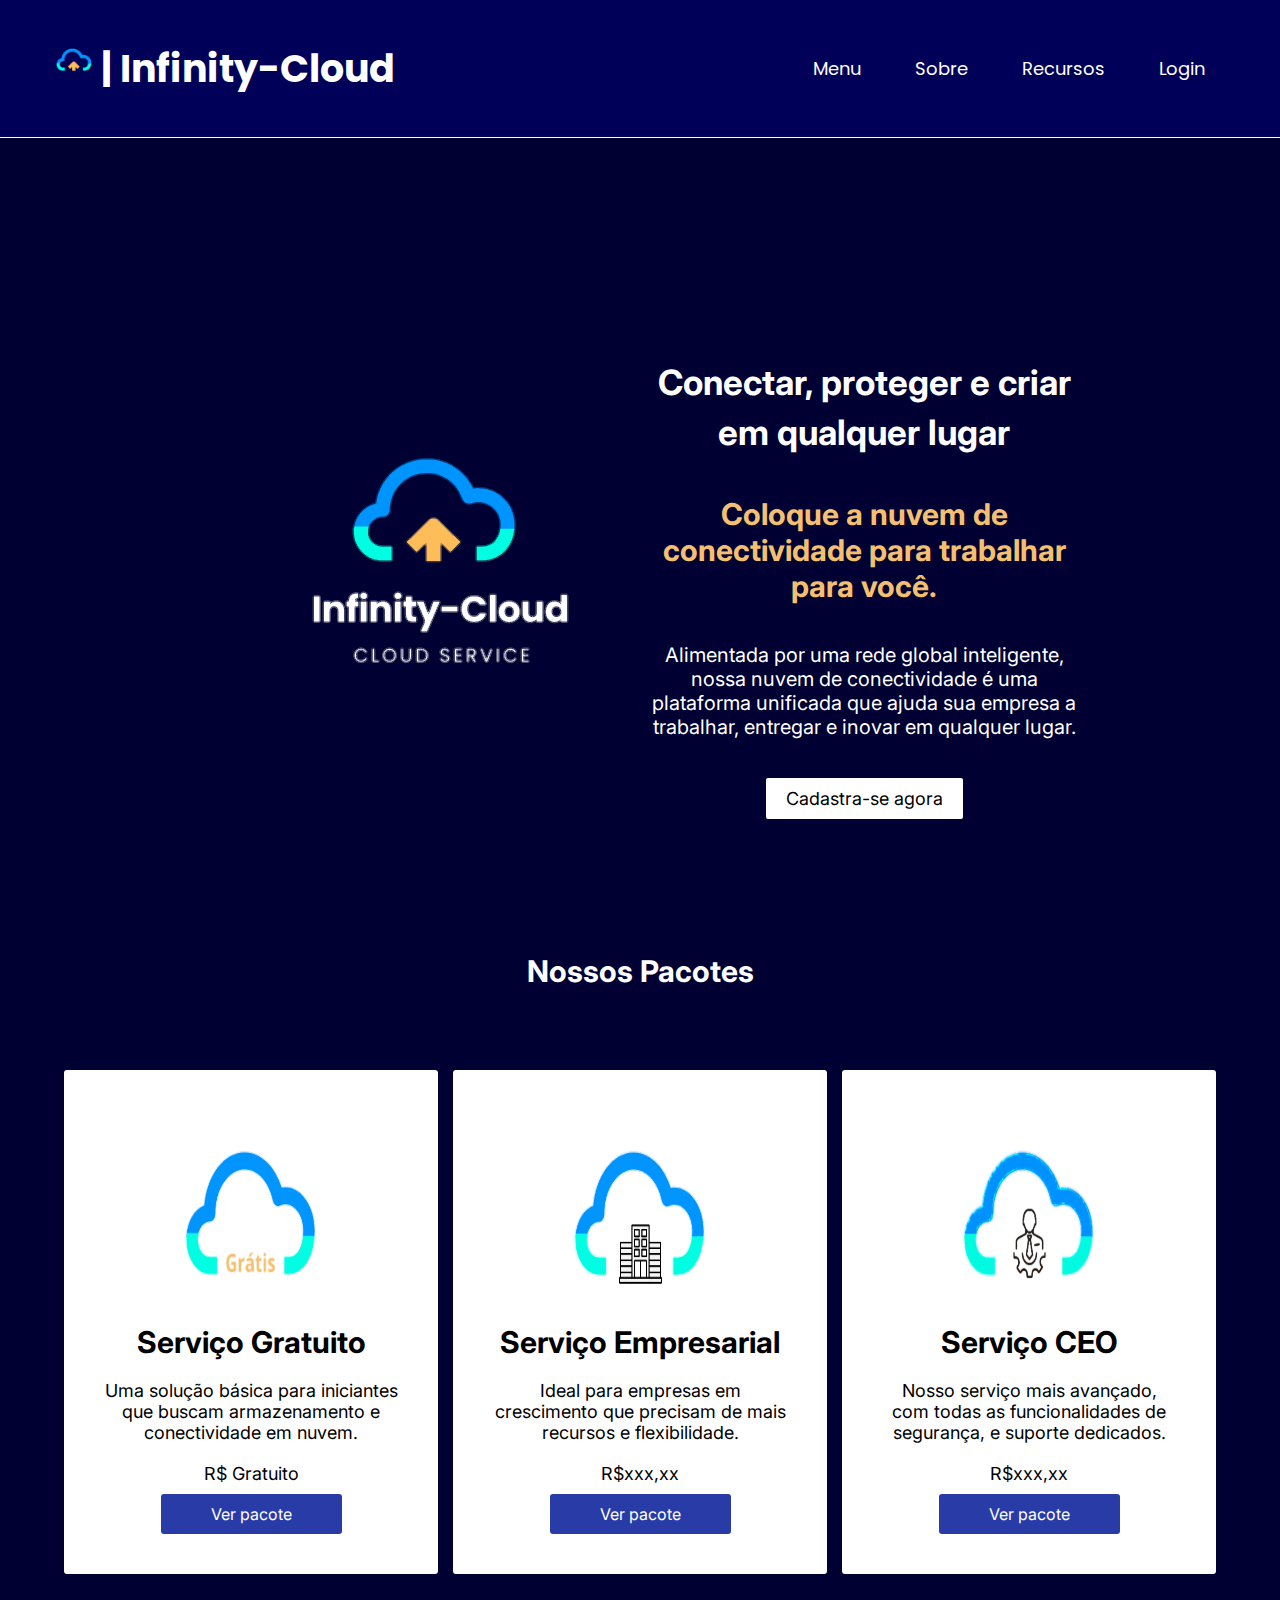
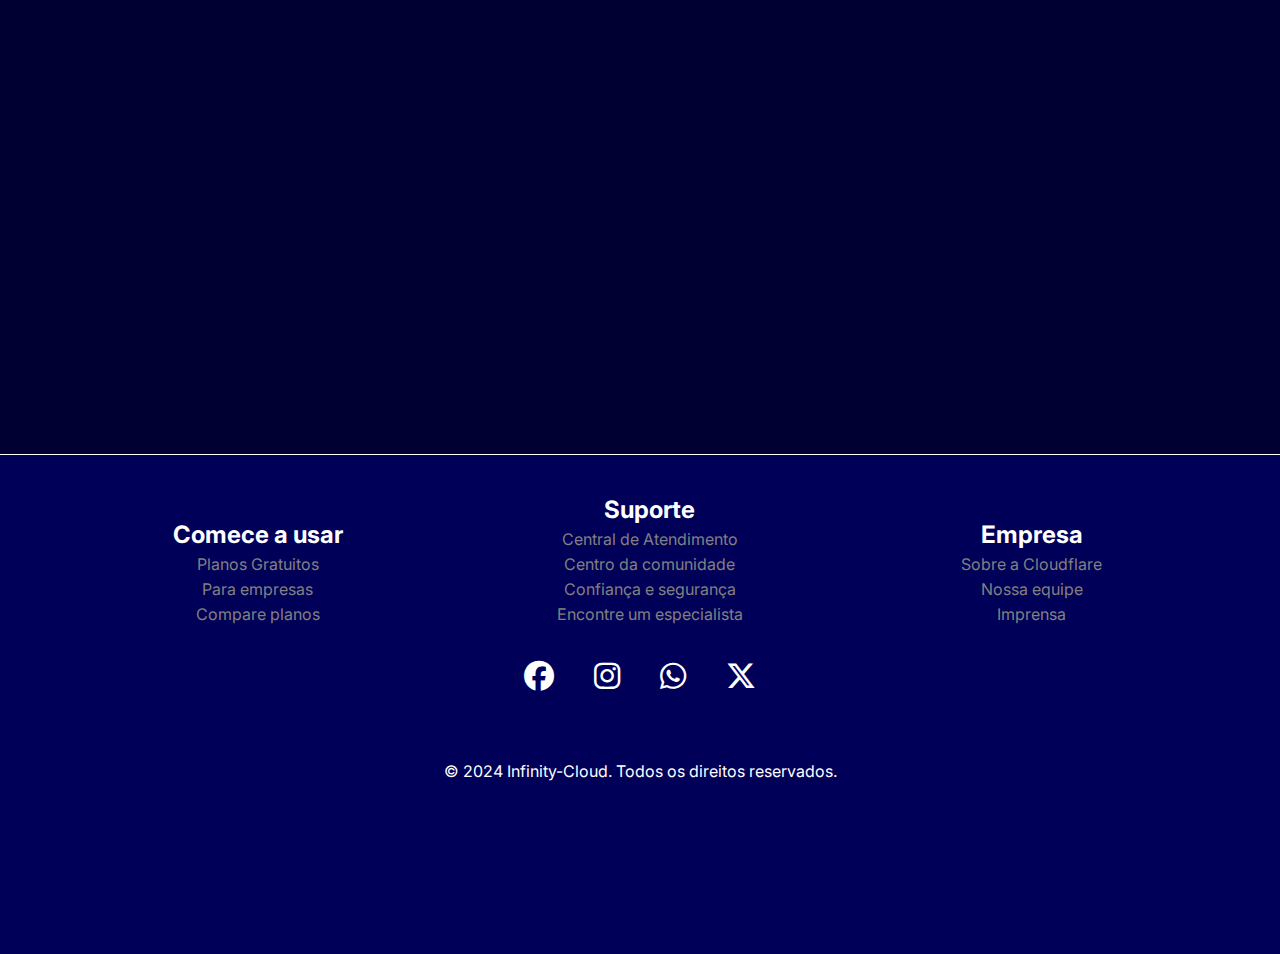
==== base/index.html @ b02f946a "Cards confirm" ====
<!DOCTYPE html>
<html lang="pt-BR">
<head>
    <meta charset="UTF-8">
    <meta name="viewport" content="width=device-width, initial-scale=1.0">
    <link rel="stylesheet" href="https://cdnjs.cloudflare.com/ajax/libs/font-awesome/6.6.0/css/all.min.css"/>
    <link rel="shortcut icon" href="img-logo/logo.png" type="image/x-icon">
    <link rel="stylesheet" href="style.css">
    <title>Cloud-Computing</title>
</head>
<body>
    <!--Menu-navegation-->
    <header>
        <nav>
            <div class="logo">
                <img src="img-logo/logo.png" alt="">
                <h1>| Infinity-Cloud</h1>
            </div>
            <div class="links">
                <ul>
                    <li><a href="#">Menu</a></li>
                    <li><a href="#">Sobre</a></li>
                    <li><a href="#">Recursos</a></li>
                    <li><a href="#">Login</a></li>
                </ul>
            </div>
            <!--Mobile-->
            <div class="btn-abrir-menu" id="btn-menu">
                <i class="fa-solid fa-list"></i>
            </div>
            <div class="menu-mobile" id="menu-mobile">
                <div class="btn-fechar">
                    <i class="fa-solid fa-x"></i>
                </div>
                <div>
                    <ul>
                        <li><a href="#">Menu</a></li>
                        <li><a href="#">Sobre</a></li>
                        <li><a href="#">Recursos</a></li>
                        <li><a href="#">login</a></li>
                    </ul>
                </div>
            </div>
        </nav>
    </header>

    <!--Section-content-->
    <section id="main-content">
        <div class="img-cont">
            <img src="img-logo/hero.png" alt="Imagem clould computing">
        </div>
        <div class="text-content">
            <span><strong>Conectar, proteger e criar em qualquer lugar</strong></span>
            <h3>Coloque a nuvem de conectividade para trabalhar para você.</h3>
            <p>Alimentada por uma rede global inteligente, nossa nuvem de conectividade é uma plataforma unificada que ajuda sua empresa a trabalhar, entregar e inovar em qualquer lugar.</p>
            <a href="#">Cadastra-se agora</a>
        </div>
    </section>

    <!--Grid-cards-box-->
    <div class="container">
        <h1 class="heading">Nossos Pacotes</h1>
        <div class="box-container">
            <div class="box">
                <img src="img-logo/card-free.png" alt="">
                <h2>Serviço Gratuito</h2>
                <p>Uma solução básica para iniciantes que buscam armazenamento e conectividade em nuvem.</p>
                <p>R$ Gratuito</p>
                <a href="/cards/free.html">Ver pacote</a>
            </div>
            <div class="box">
                <img src="img-logo/Card-empre.png" alt="">
                <h2>Serviço Empresarial</h2>
                <p>Ideal para empresas em crescimento que precisam de mais recursos e flexibilidade.</p>
                <p>R$xxx,xx</p>
                <a href="/cards/empresarial.html">Ver pacote</a>
            </div>
            <div class="box">
                <img src="img-logo/Card-ceo.png" alt="">
                <h2>Serviço CEO</h2>
                <p>Nosso serviço mais avançado, com todas as funcionalidades de segurança, e suporte dedicados.</p>
                <p>R$xxx,xx</p>
                <a href="/cards/ceo.html">Ver pacote</a>
            </div>
        </div>
    </div>

    <!--footer-page-->
    <footer>
        <div class="people-help">
            <h2>Comece a usar</h2>
            <a href="#">Planos Gratuitos</a>
            <a href="#">Para empresas</a>
            <a href="#">Compare planos</a>
        </div>
        <div class="people-help">
            <h2>Suporte</h2>
            <a href="#">Central de Atendimento</a>
            <a href="#">Centro da comunidade</a>
            <a href="#">Confiança e segurança</a>
            <a href="#">Encontre um especialista</a>
        </div>
        <div class="people-help">
            <h2>Empresa</h2>
            <a href="#">Sobre a Cloudflare</a>
            <a href="#">Nossa equipe</a>
            <a href="#">Imprensa</a>
        </div>
    </div>
    <div class="channel">
        <a href="#"><i class="fa-brands fa-facebook"></i></a>
        <a href="#"><i class="fa-brands fa-instagram"></i></a>
        <a href="#"><i class="fa-brands fa-whatsapp"></i></a>
        <a href="#"><i class="fa-brands fa-x-twitter"></i></a>
    </div>
    <div class="copy"> <p>&copy; 2024 Infinity-Cloud. Todos os direitos reservados.</p>
    </footer>

    <!--script-->
    <script src="menu.js" defer></script>
</body>
</html>
---- base/style.css ----
@import url('https://fonts.googleapis.com/css2?family=Inter:ital,opsz,wght@0,14..32,100..900;1,14..32,100..900&family=Poppins:ital,wght@0,100;0,200;0,300;0,400;0,500;0,600;0,700;0,800;0,900;1,100;1,200;1,300;1,400;1,500;1,600;1,700;1,800;1,900&display=swap');
/*fonts
font-family: "Poppins", system-ui;
font-family: "Inter", system-ui;
*/
/*global*/
*{
    margin: 0;
    padding: 0;
    box-sizing: border-box;
}
html{
    font-size: 62.5%;
}
body{
    width: 100%;
    height: 100vh;
    background-color: #000033 ;
    font-size: 1.6rem;
}
/*header-menu*/
header{
    background: #000058;
    border-bottom: 1px solid #fff;
    width: 100%;
}
nav{
    display: flex;
    justify-content: space-between;
    align-items: center;
    padding: 3rem 5rem;
    font-family: "Poppins", system-ui;
}
.logo{
    color: white;
    display: flex;
    font-size: 1.9rem;
    font-family: "Poppins", system-ui;
}
.logo img{
    margin-top: 3px;
    margin-right: 5px;
    height: 35px;
}
/*links*/
.links ul li{
    display: inline-block;
    justify-content: center;
    align-items: center;
    margin: 25px;
}
.links a{
    text-decoration: none;
    color: #fff;
    font-size: 1.8rem;
    position: relative;
}
.links a::after{
    content: " ";
    width: 0%;
    height: 3px;
    bottom: 0;
    left: 0;
    background-color: #f4c070;
    position: absolute;
    transition: 0.3s ease-in-out;
}
.links a:hover::after{
    width: 100%;
}
.btn-abrir-menu{
    display: none;
}
.menu-mobile{
    display: none;
}
/*section-content*/
#main-content{
    height: 500px;
    width: 100%;
    display: flex;
    justify-content: center;
    align-items: center;
    text-align: center;
    margin-top: 200px;
}
.img-cont{
    width: 35%;
    height: 500px;
}
.text-content{
    width: 35%;
    height: 500px;
    font-family: "Inter", system-ui;
    color: #fff;
    flex-flow: row wrap;
    display: flex;
    justify-content: center;
    align-items: center;
}
.text-content span{
    font-size: 3.5rem;
    line-height: 5rem;
}
.text-content h3{
    font-size: 3.0rem;
    color: #f4c070;
}
.text-content p{
    font-size: 2rem;
}
.text-content a{
    background-color: #fff;
    margin-left: 7.0rem;
    margin-right: 7.0rem;
    padding: 1.0rem 2.0rem;
    border: none;
    border-radius: 0.20rem;
    text-decoration: none;
    color: #000000;
    transition: 0.2s;
    font-size: 1.8rem;
}
.text-content a:hover{
    background-color: #f4c070;
    margin-left: 7.0rem;
    margin-right: 7.0rem;
    padding: 1.0rem 2.0rem;
    border: none;
    border-radius: 0.20rem;
    text-decoration: none;
    color: #000000;
    transition: 0.2s;
    font-size: 1.9rem;
}
/*box-grid-cardss*/
.container{
    background-color:080808;
    padding: 15px 5%;
    padding-bottom: 30px;
    font-family: "Inter", system-ui;
    margin-top: 100px;
    width: 100%;
}
.container .heading{
    font-size: 3.0rem;
    text-align: center;
    padding-bottom:7%;
    color: #fff;
}
.container .box-container{
    display: grid;
    grid-template-columns: repeat(auto-fit, minmax(220px, 1fr));
    gap: 15px;
}
.container .box-container .box{
    background-color: #fff;
    text-align: center;
    padding: 50px 20px;
    border: none;
    border-radius: 0.30rem;
}
.box img{
    width: 50%;
    height: 200px;
}
.box h2{
    font-size: 3.0rem;
}
.box p{
    font-size: 1.8rem;
    margin: 2.0rem;
}
.box a{
    text-decoration: none;
    background-color: #283ba7;
    color: #fff;
    padding: 10px 50px;
    border: none;
    border-radius: 0.30rem;
    transition: 0.2s;
}
.box a:hover{
    text-decoration: none;
    background-color: #fff;
    color: #000000;
    padding: 10px 50px;
    border: 1px solid black;
    border-radius: 0.30rem;
    transition: 0.2s;
}
/*footer*/
footer{
    background-color: #000058;
    height: 500px;
    width: 100%;
    margin-top: 450px;
    border-top: 1px solid #fff;
    text-align: center;
    font-family: "Inter", system-ui;
    display: inline-block;
    justify-content: center;
    align-items: center;
}
footer .people-help{
    margin: 8%;
    margin-top: 40px;
    display: inline-block;
    text-align: center;
    justify-content: center;
    align-items: center;
}
footer .people-help h2{
    color: #fff;
}
footer .people-help a{
    text-decoration: none;
    display: block;
    margin: 5px;
    color: gray;
}
footer .channel{
    margin-top: -90px;
    display: flex;
    justify-content: center;
    align-items: center;
}
footer .channel a{
    text-decoration: none;
}
footer .channel i{
    color: #fff;
    font-size: 3.0rem;
    margin: 20px;
    display: flex;
}
footer .copy{
    color: #fff;
    margin-top: 5.0rem;
}
/*medias querie*/
/*media-queries (header-content-card-box-footer*/
@media (max-width: 1200px){
    html{
        font-size: 50%;
    }
    #main-content{
        flex-direction: column-reverse;
        text-align: center;
        align-items: center;
    }
    .text-content{
        width: 100%;
    }
    .text-content a{
        margin-top: 1.5rem;
    }
    .img-cont{
        width: 100%;
    }
    .img-cont img{
        width: 50%;
        height: 250px;
    }
    footer{
        height: 700px;
    }
    footer .people-help .channel{
        display: block;
    }
    footer .channel i{
        display: inline-block;
        margin-top: 100px;
    }
}
/*media-querie link-menu-mobile*/
@media (max-width:715px){
.links{
    display: none;
}
.menu-mobile{
    display: block;
}
.btn-abrir-menu{
    display: block;
}
.menu-mobile{
    background-color: #000058;
    height: 100vh;
    position: fixed;
    top: 0;
    right: 0;
    z-index: 9999;
    width: 0%;
    overflow: hidden;
    transition: 0.3s;
}
.menu-mobile.abrir-menu{
    width: 70%;
}
.menu-mobile.abrir-menu ~ .overlay-menu{
    display: block;
}
.menu-mobile div ul{
    text-align: right;
    list-style-type: none;
    width: 100%;
}
.menu-mobile div ul li a{
    text-decoration: none;
    color: #fff;
    font-size: 22px;
    font-weight: 300;
    padding: 20px 10%;
    display: block;
}
.menu-mobile div ul li a:hover{
    background-color: #fff;
    color: #000000;
}
.menu-mobile .btn-fechar{
    padding: 20px 5%;
}
.menu-mobile .btn-fechar i{
    color: #fff;
    font-size: 30px;

}
.btn-abrir-menu i{
    color: white;
    font-size: 32px;
}
}
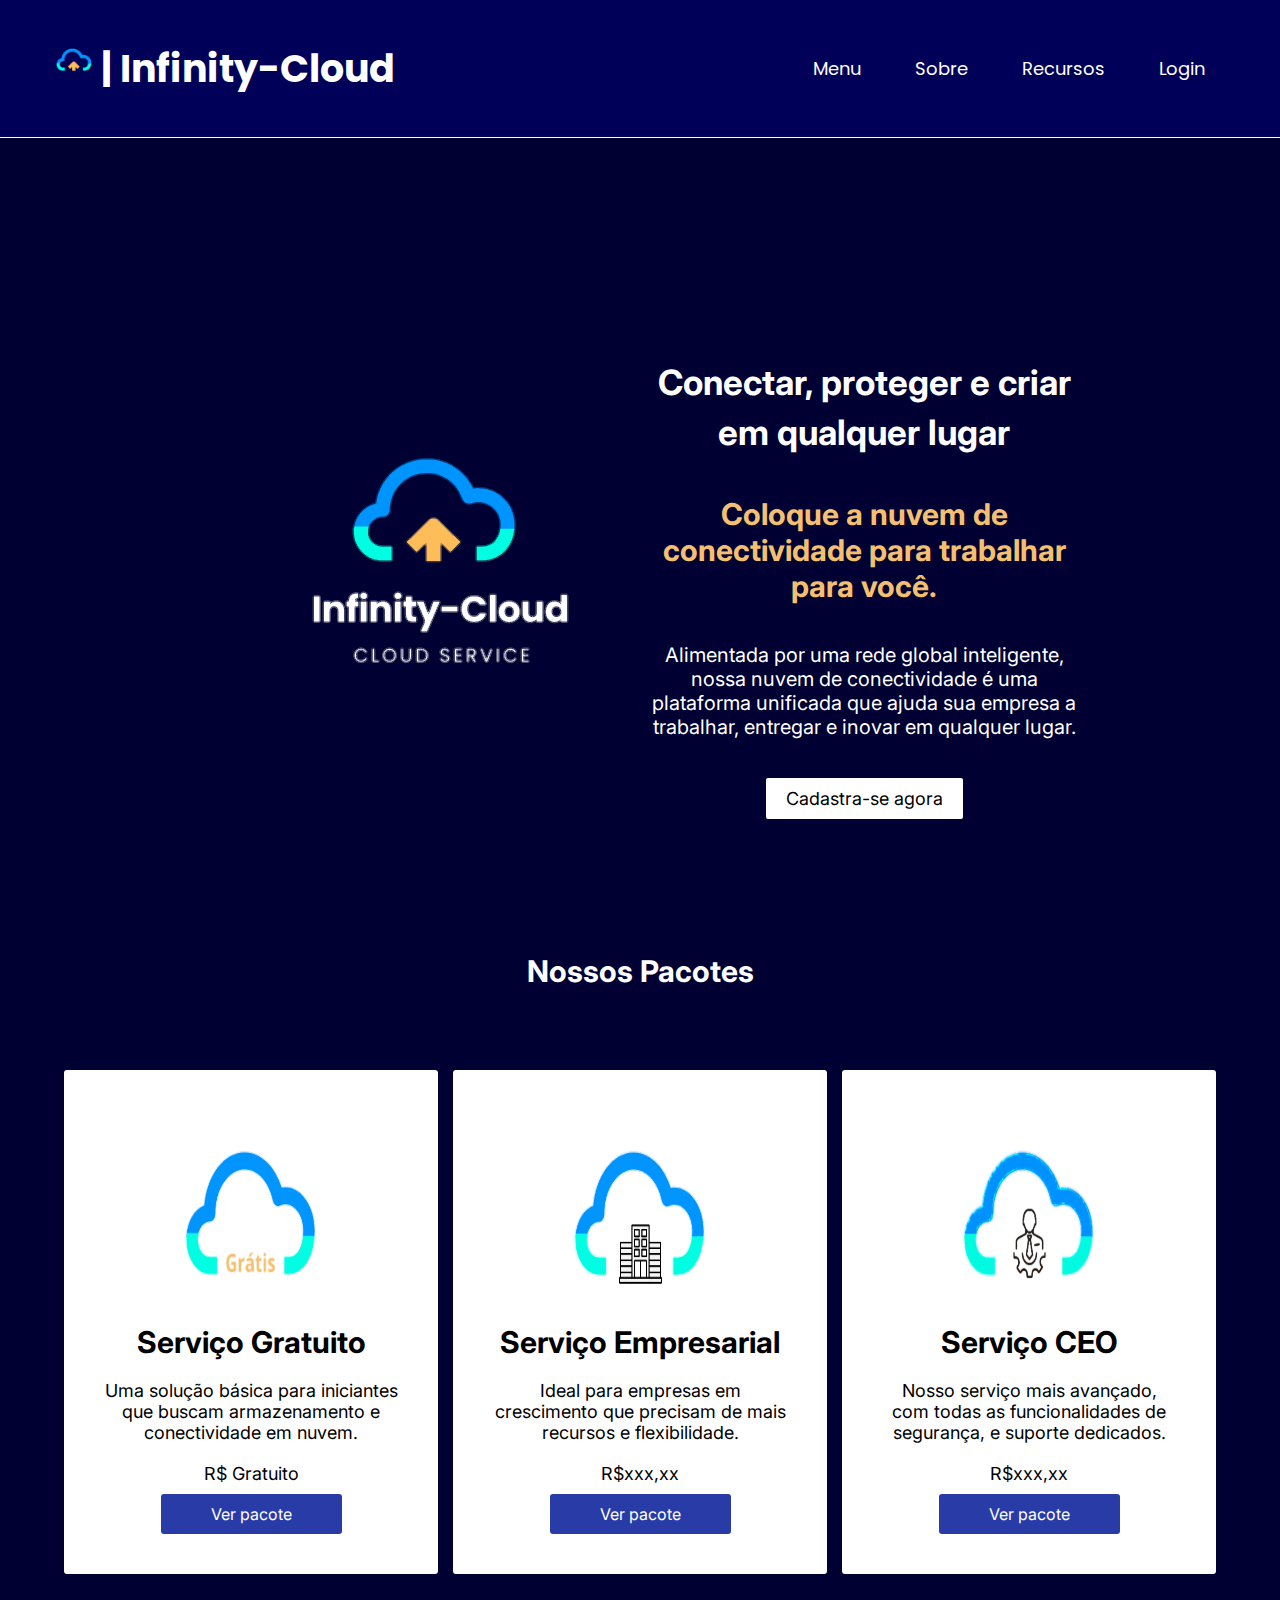
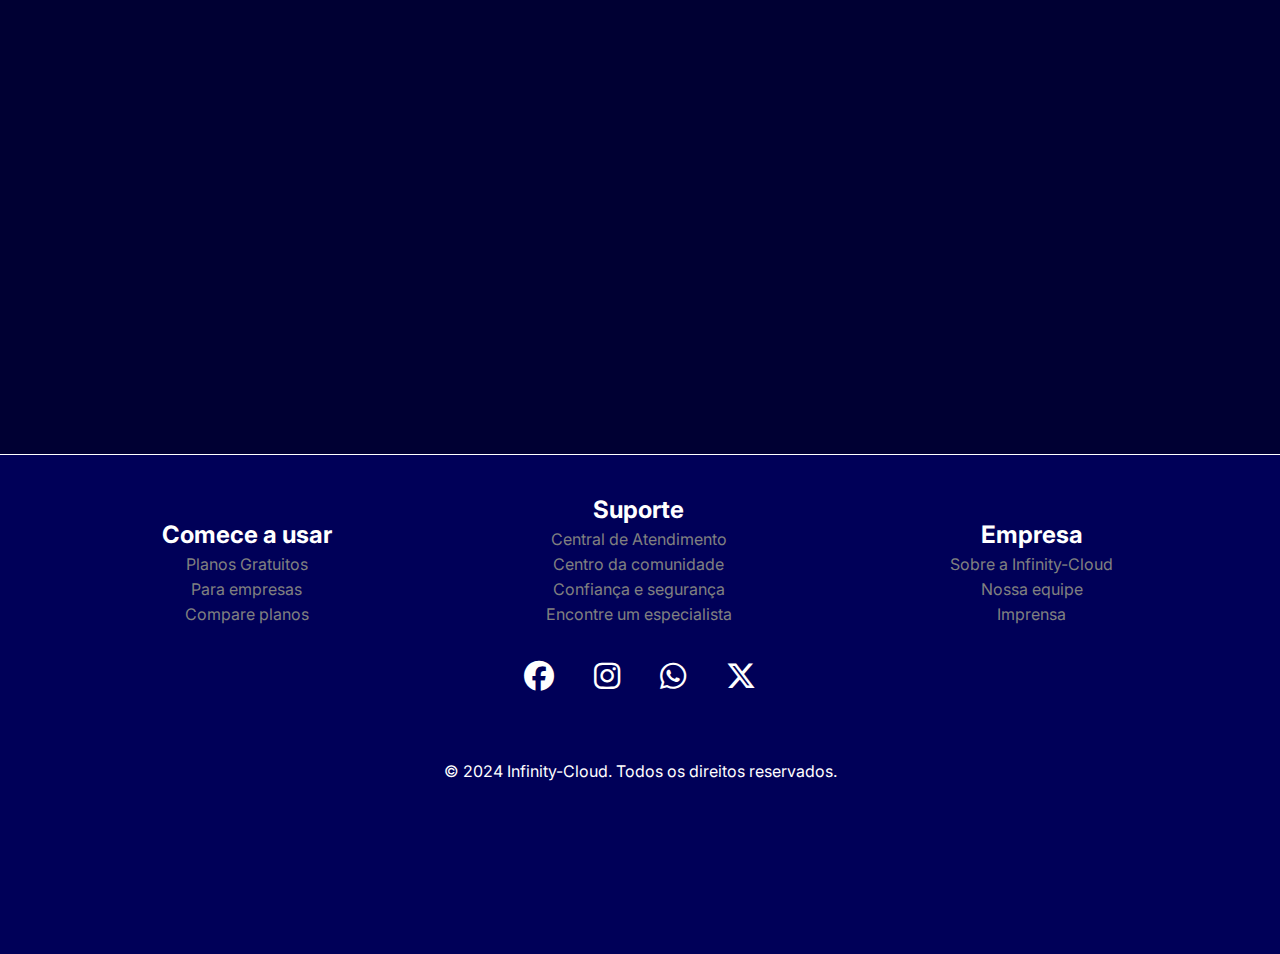
==== commit 35ca1287: "Atualizacao de links" ====
--- a/base/index.html
+++ b/base/index.html
@@ -102,7 +102,7 @@
         </div>
         <div class="people-help">
             <h2>Empresa</h2>
-            <a href="#">Sobre a Cloudflare</a>
+            <a href="#">Sobre a Infinity-Cloud</a>
             <a href="#">Nossa equipe</a>
             <a href="#">Imprensa</a>
         </div>
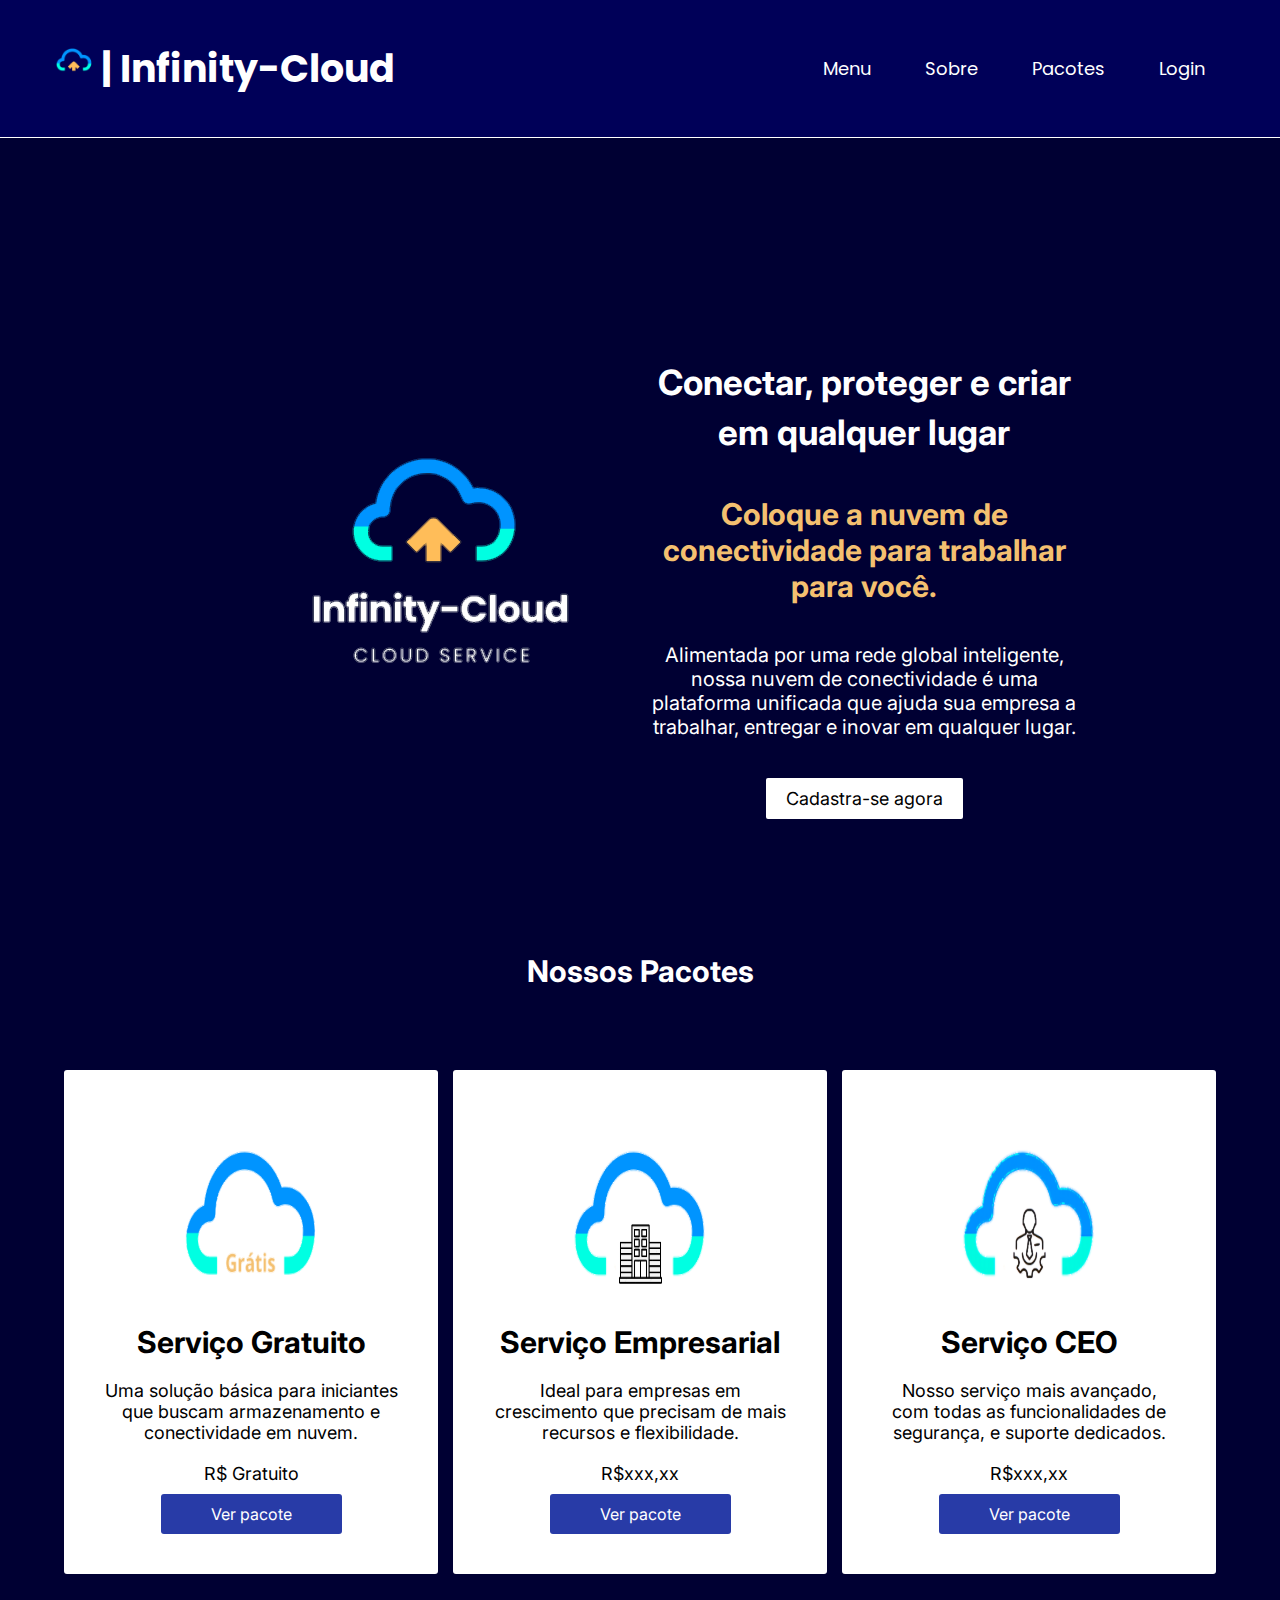
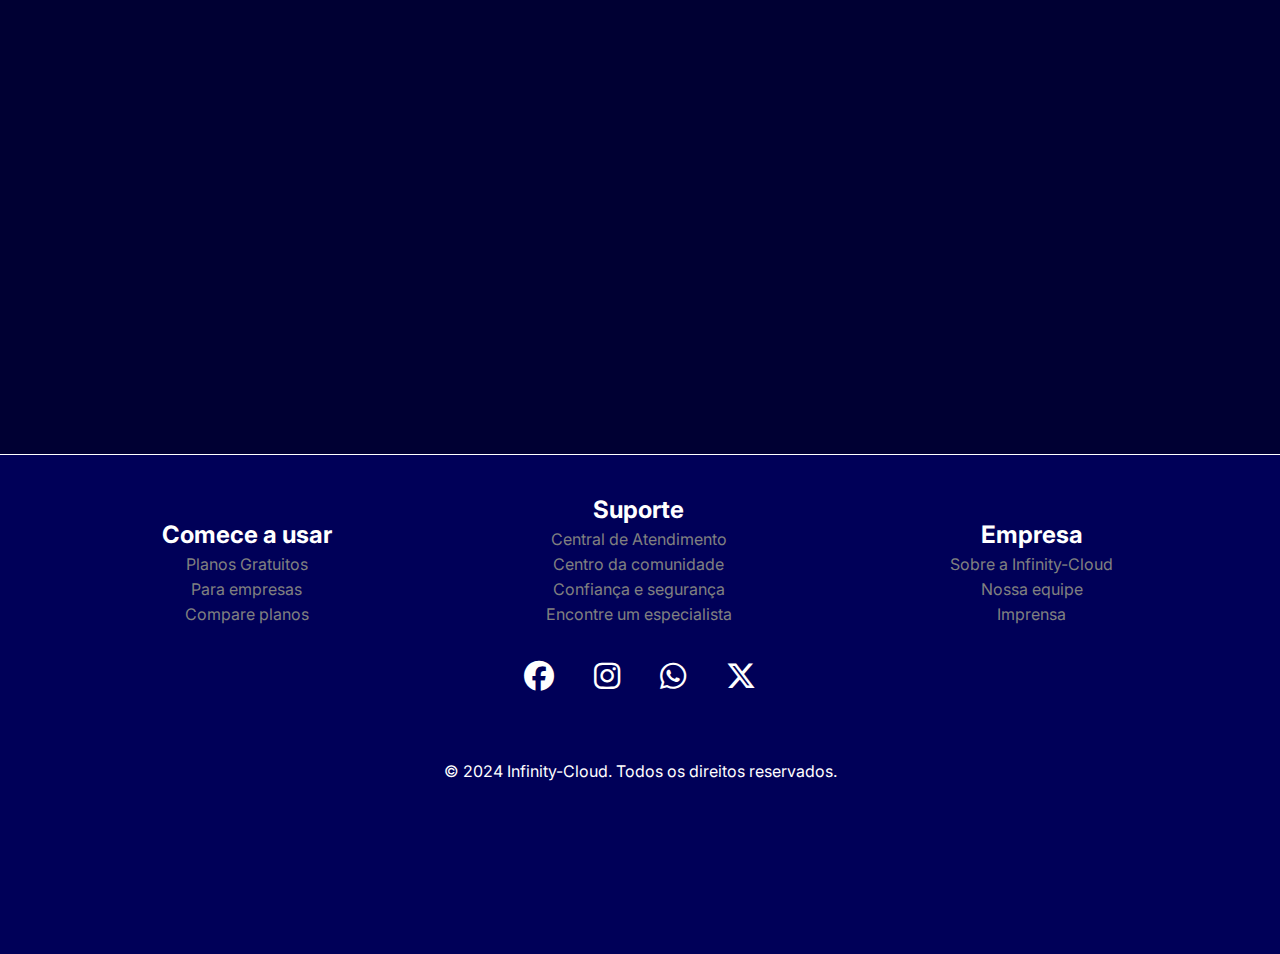
==== commit 484f8bf4: "terminado cards" ====
--- a/base/index.html
+++ b/base/index.html
@@ -20,8 +20,15 @@
                 <ul>
                     <li><a href="#">Menu</a></li>
                     <li><a href="#">Sobre</a></li>
-                    <li><a href="#">Recursos</a></li>
-                    <li><a href="#">Login</a></li>
+                    <li class="dropdown">
+                        <a href="#">Pacotes</a>
+                        <ul class="sub-menu">
+                            <li><a href="/cards/free.html"><span>Pacote Gratuito</span></a></li>
+                            <li><a href="/cards/empresarial.html"><span>Pacote empresarial</span></a></li>
+                            <li><a href="/cards/ceo.html"><span>Pacote CEO</span></a></li>
+                        </ul>
+                    </li>
+                    <li><a href="/menu-page/page-login.html">Login</a></li>
                 </ul>
             </div>
             <!--Mobile-->
@@ -36,7 +43,14 @@
                     <ul>
                         <li><a href="#">Menu</a></li>
                         <li><a href="#">Sobre</a></li>
-                        <li><a href="#">Recursos</a></li>
+                        <li class="dropdown-mobile">
+                            <a href="#">Pacotes</a>
+                            <ul class="sub-menu-mobile">
+                                <li><a href="/cards/free.html">Pacote Gratuito</a></li>
+                                <li><a href="/cards/empresarial.html">Pacote empresarial</a></li>
+                                <li><a href="/cards/ceo.html">Pacote CEO</a></li>
+                            </ul>
+                        </li>
                         <li><a href="#">login</a></li>
                     </ul>
                 </div>
--- a/base/style.css
+++ b/base/style.css
@@ -68,6 +68,34 @@
 .links a:hover::after{
     width: 100%;
 }
+/*drop-menu*/
+.dropdown{
+    position: relative;
+    display: inline-block;
+    transition: 0.3s;
+}
+.dropdown .sub-menu{
+    position: absolute;
+    display: inline-block;
+    justify-content: center;
+    align-items: center;
+    text-align: center;
+    top: 100%;
+    left: 0;
+    width: 150px;
+    border-radius: 0.30rem;
+    background-color: #fff;
+}
+.dropdown .sub-menu li a{
+    color: #000000;
+}
+.dropdown .sub-menu{
+    display: none;
+}
+.links .dropdown:hover > .sub-menu{
+    display: inline-block;
+    transition: 0.3s;
+}
 .btn-abrir-menu{
     display: none;
 }
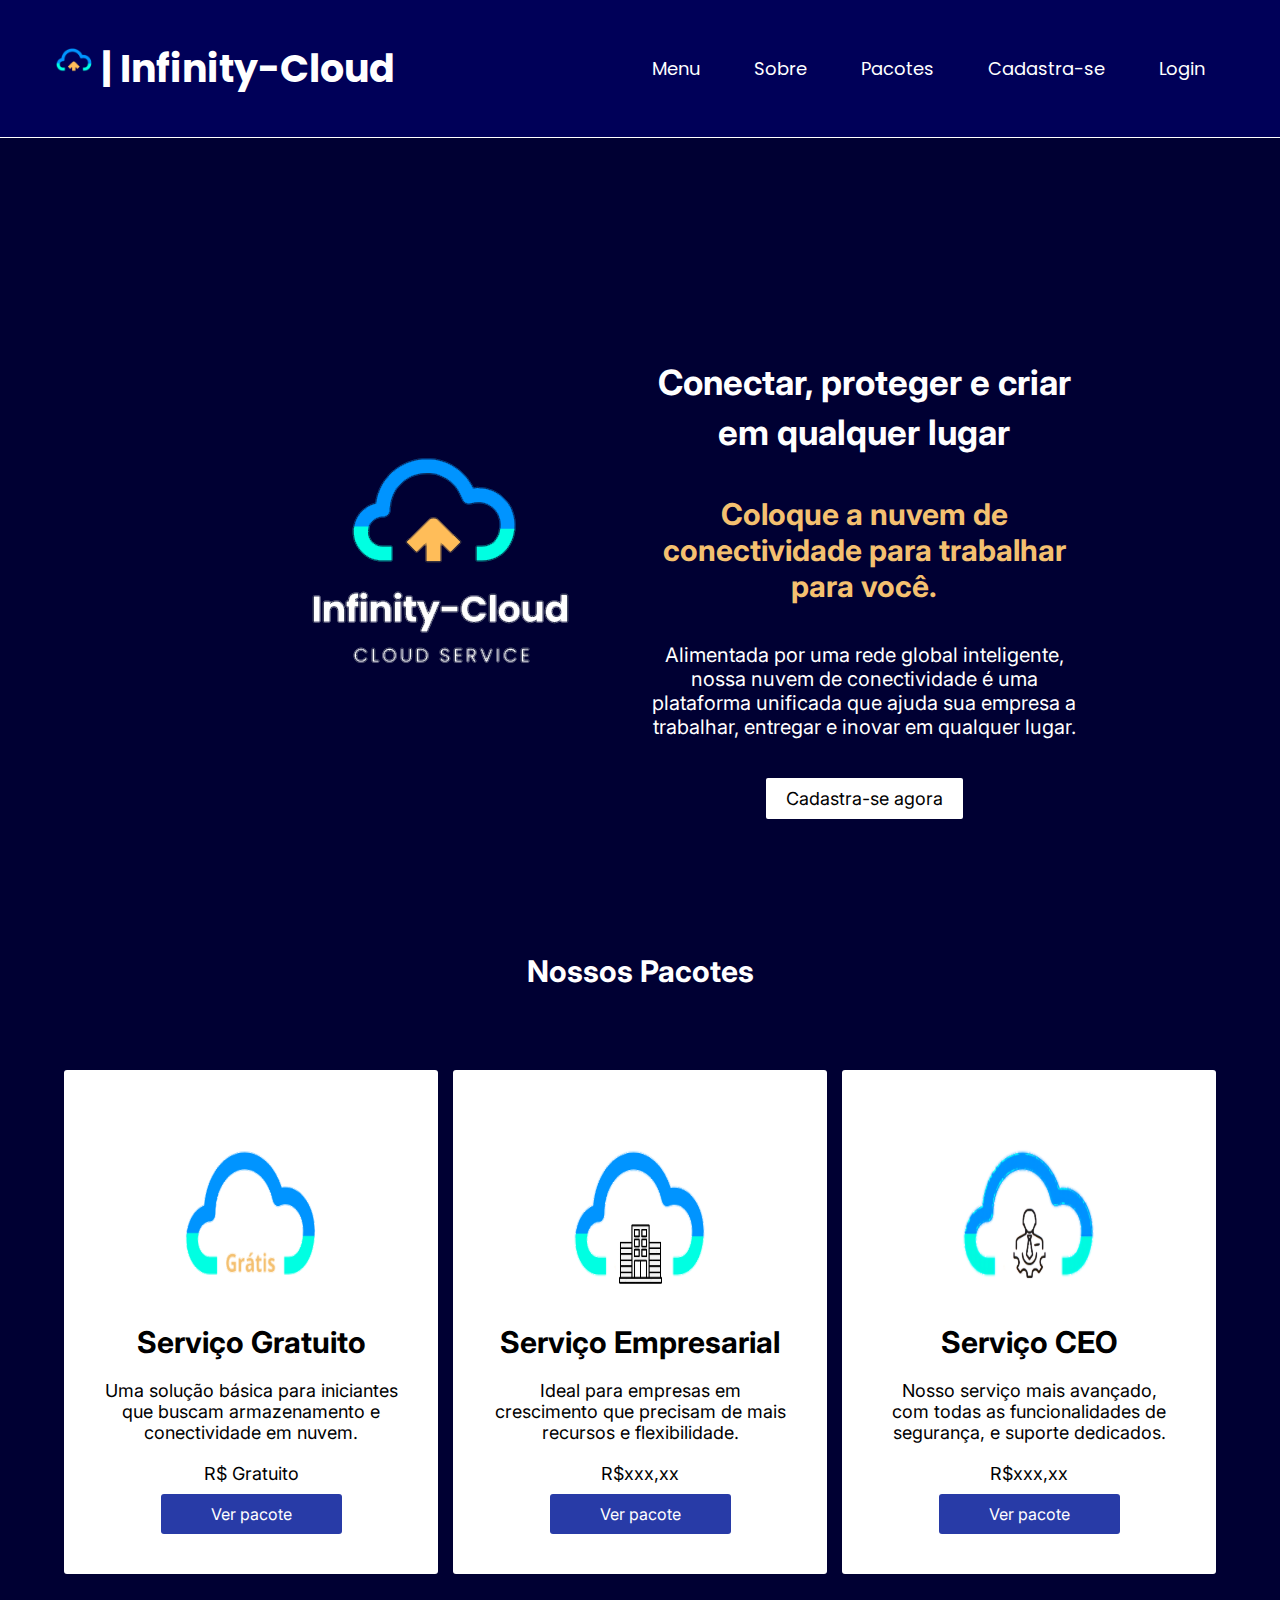
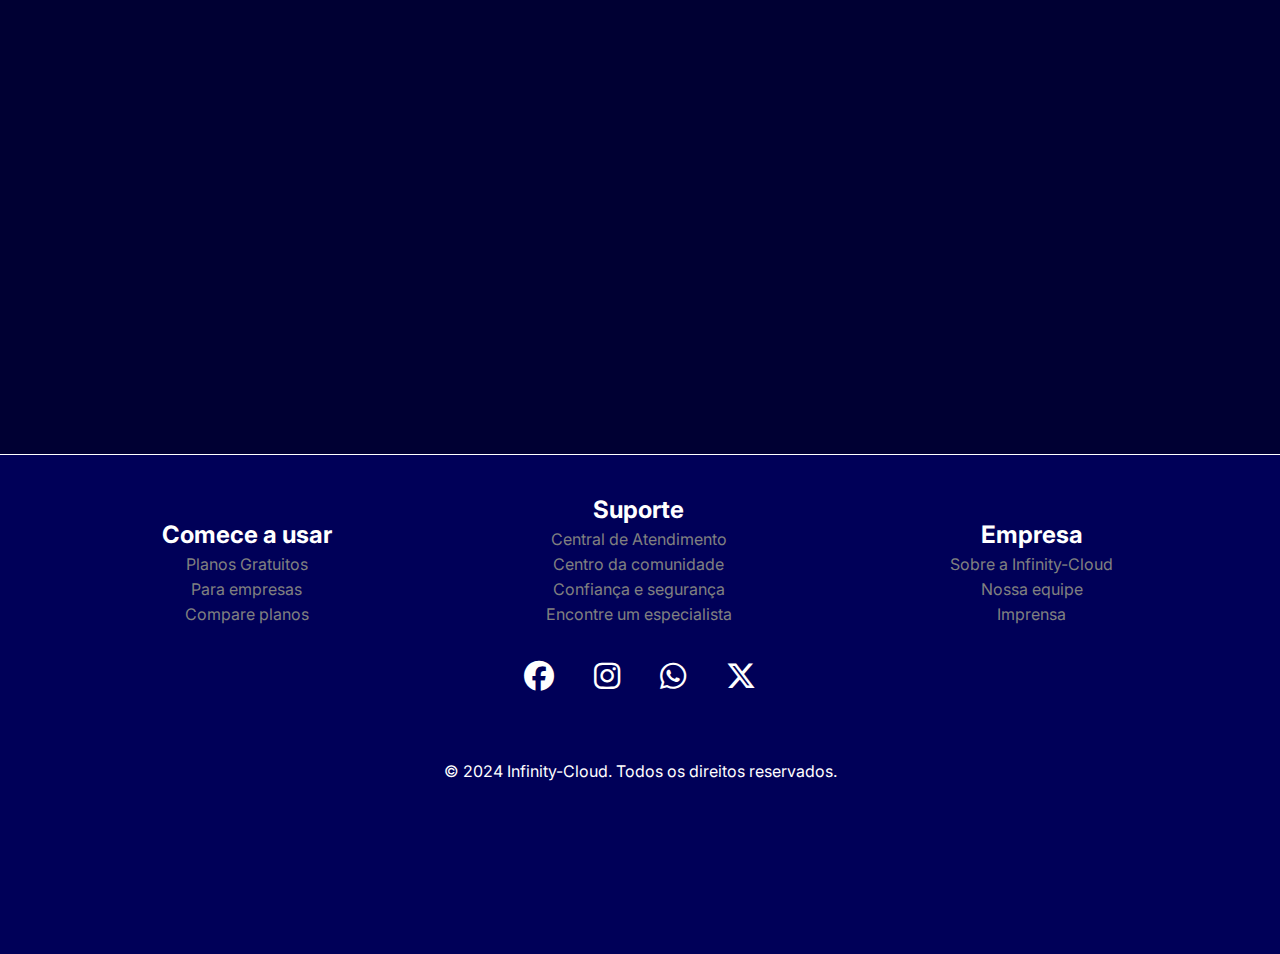
==== commit fec58bf3: "card - ok - login -ok" ====
--- a/base/index.html
+++ b/base/index.html
@@ -28,6 +28,7 @@
                             <li><a href="/cards/ceo.html"><span>Pacote CEO</span></a></li>
                         </ul>
                     </li>
+                    <li><a href="/menu-page/cadaster.html">Cadastra-se</a></li>
                     <li><a href="/menu-page/page-login.html">Login</a></li>
                 </ul>
             </div>
@@ -51,7 +52,8 @@
                                 <li><a href="/cards/ceo.html">Pacote CEO</a></li>
                             </ul>
                         </li>
-                        <li><a href="#">login</a></li>
+                        <li><a href="/menu-page/cadaster.html">Cadastra-se</a></li>
+                        <li><a href="/menu-page/page-login.html">login</a></li>
                     </ul>
                 </div>
             </div>
@@ -67,7 +69,7 @@
             <span><strong>Conectar, proteger e criar em qualquer lugar</strong></span>
             <h3>Coloque a nuvem de conectividade para trabalhar para você.</h3>
             <p>Alimentada por uma rede global inteligente, nossa nuvem de conectividade é uma plataforma unificada que ajuda sua empresa a trabalhar, entregar e inovar em qualquer lugar.</p>
-            <a href="#">Cadastra-se agora</a>
+            <a href="/menu-page/cadaster.html">Cadastra-se agora</a>
         </div>
     </section>
 
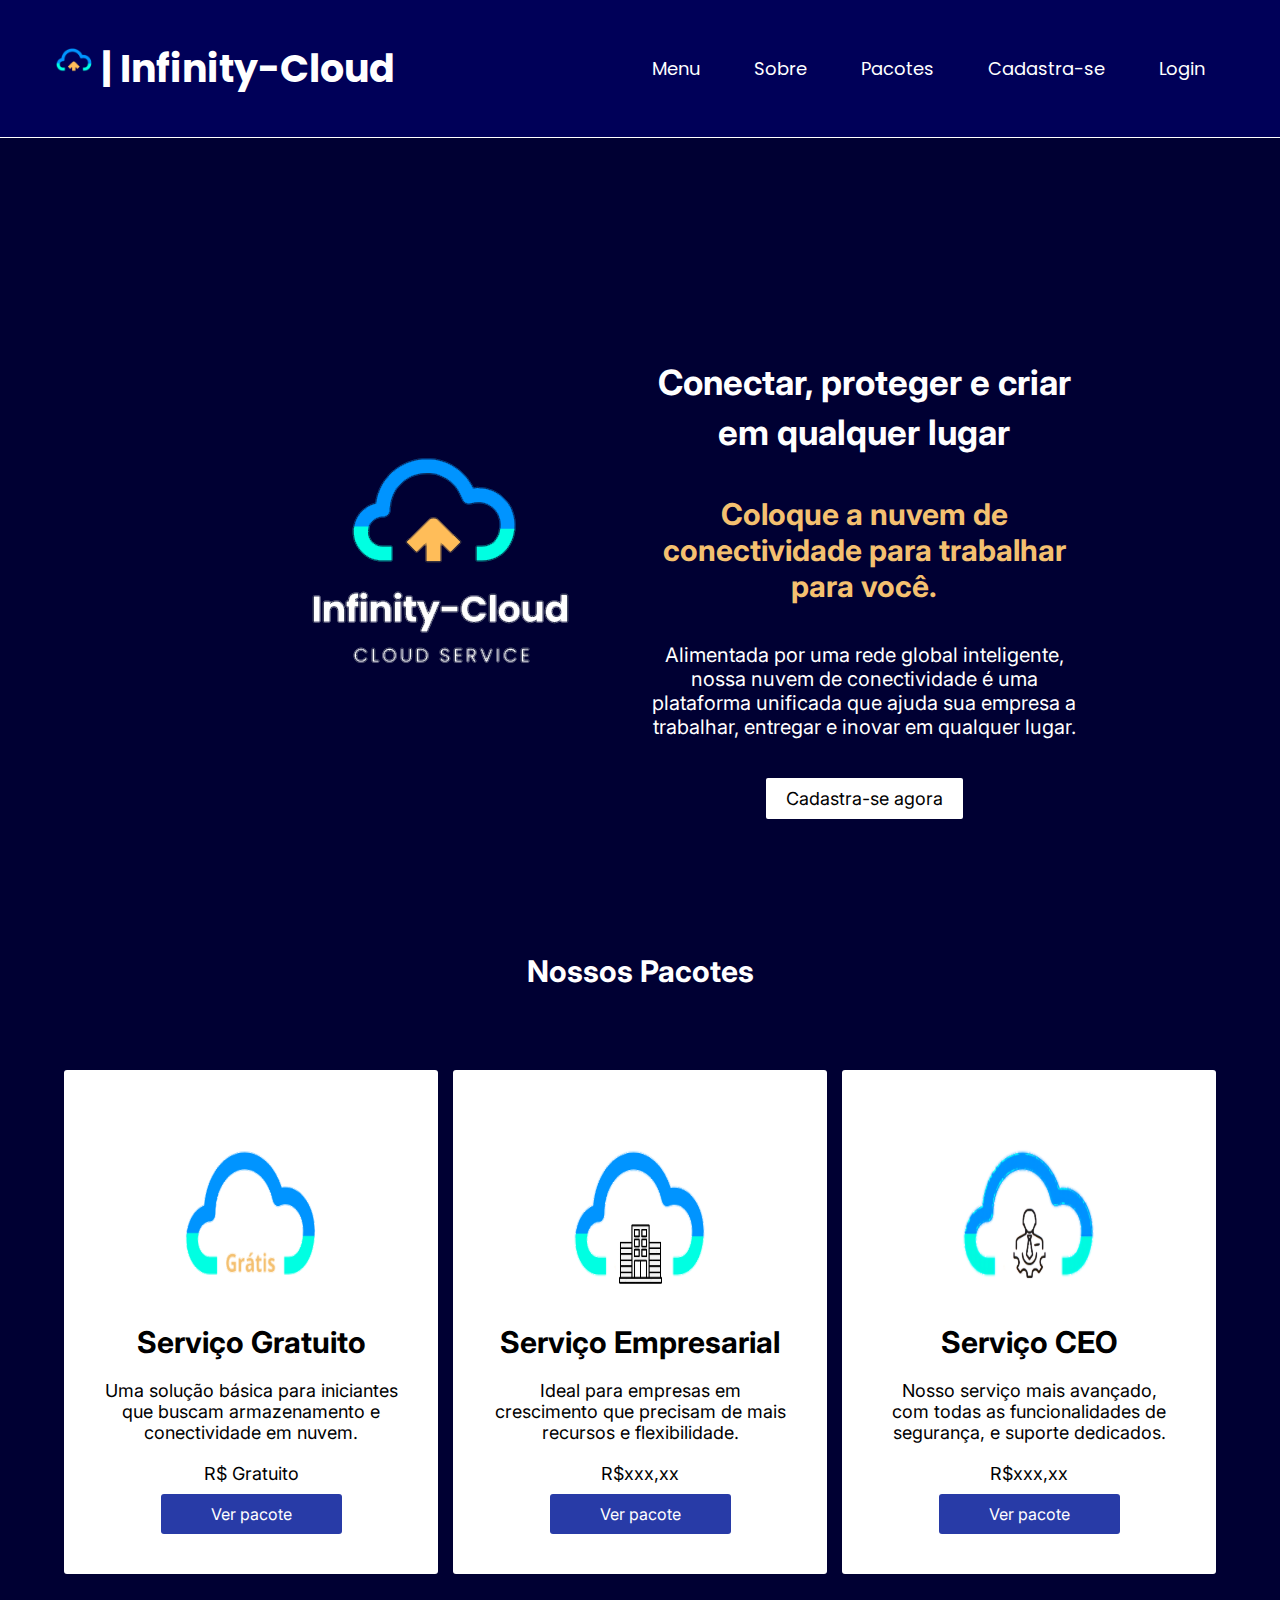
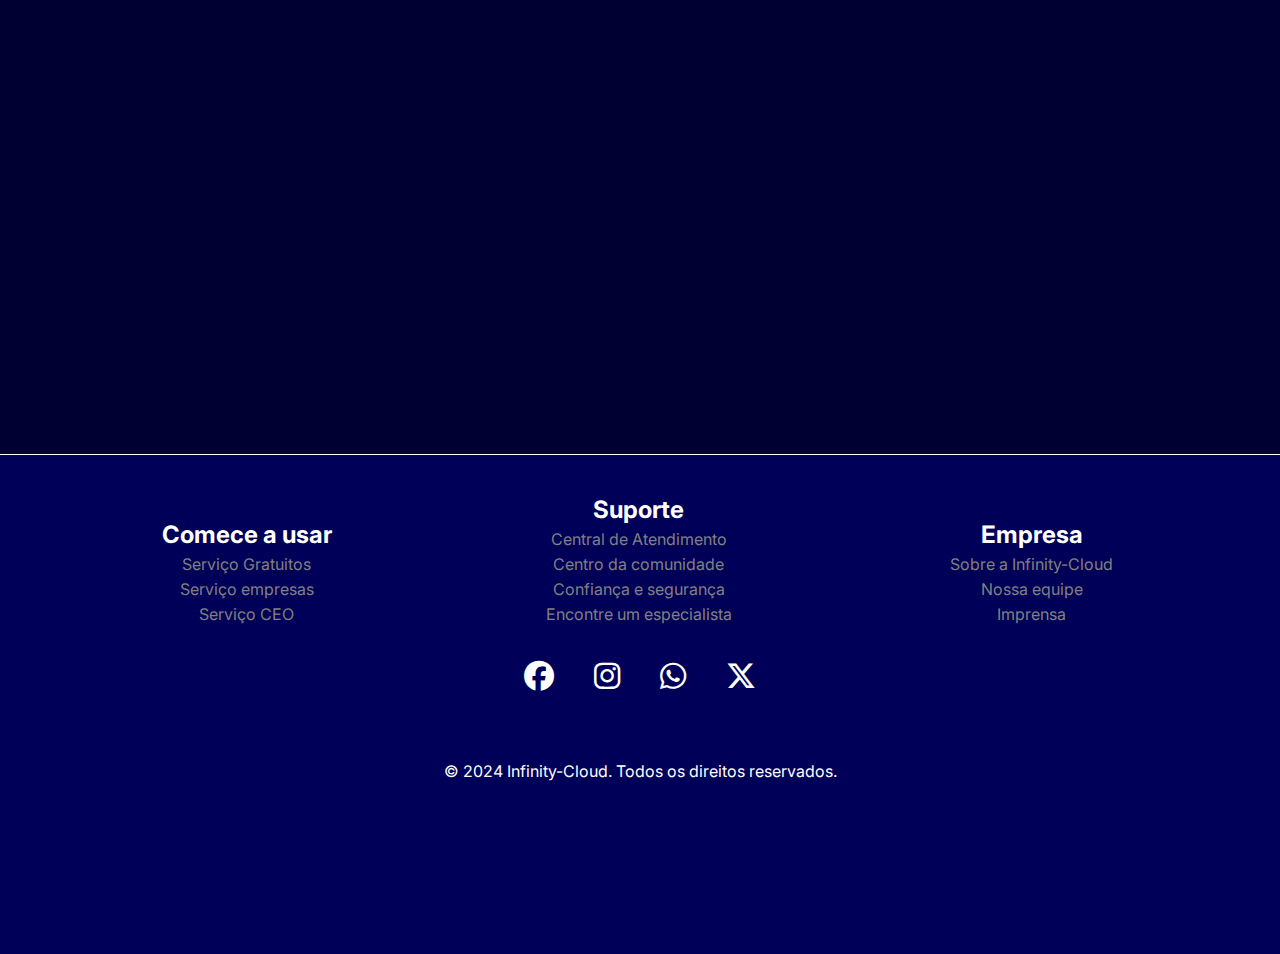
==== commit dc51f975: "atualizacao final" ====
--- a/base/index.html
+++ b/base/index.html
@@ -18,18 +18,18 @@
             </div>
             <div class="links">
                 <ul>
-                    <li><a href="#">Menu</a></li>
-                    <li><a href="#">Sobre</a></li>
+                    <li><a href="/base/index.html">Menu</a></li>
+                    <li><a href="/menu-page/sobre.html">Sobre</a></li>
                     <li class="dropdown">
                         <a href="#">Pacotes</a>
                         <ul class="sub-menu">
-                            <li><a href="/cards/free.html"><span>Pacote Gratuito</span></a></li>
-                            <li><a href="/cards/empresarial.html"><span>Pacote empresarial</span></a></li>
-                            <li><a href="/cards/ceo.html"><span>Pacote CEO</span></a></li>
+                            <li><a href="/cards/free.html"><span>Serviço Gratuito</span></a></li>
+                            <li><a href="/cards/empresarial.html"><span>Serviço empresarial</span></a></li>
+                            <li><a href="/cards/ceo.html"><span>Serviço CEO</span></a></li>
                         </ul>
                     </li>
-                    <li><a href="/menu-page/cadaster.html">Cadastra-se</a></li>
-                    <li><a href="/menu-page/page-login.html">Login</a></li>
+                    <li><a href="/menu-page/cadaster.html" target="_blank">Cadastra-se</a></li>
+                    <li><a href="/menu-page/page-login.html" target="_blank">Login</a></li>
                 </ul>
             </div>
             <!--Mobile-->
@@ -42,14 +42,14 @@
                 </div>
                 <div>
                     <ul>
-                        <li><a href="#">Menu</a></li>
-                        <li><a href="#">Sobre</a></li>
+                        <li><a href="/base/index.html">Menu</a></li>
+                        <li><a href="/menu-page/sobre.html">Sobre</a></li>
                         <li class="dropdown-mobile">
                             <a href="#">Pacotes</a>
                             <ul class="sub-menu-mobile">
-                                <li><a href="/cards/free.html">Pacote Gratuito</a></li>
-                                <li><a href="/cards/empresarial.html">Pacote empresarial</a></li>
-                                <li><a href="/cards/ceo.html">Pacote CEO</a></li>
+                                <li><a href="/cards/free.html">Serviço Gratuito</a></li>
+                                <li><a href="/cards/empresarial.html">Serviço empresarial</a></li>
+                                <li><a href="/cards/ceo.html">Serviço CEO</a></li>
                             </ul>
                         </li>
                         <li><a href="/menu-page/cadaster.html">Cadastra-se</a></li>
@@ -105,9 +105,9 @@
     <footer>
         <div class="people-help">
             <h2>Comece a usar</h2>
-            <a href="#">Planos Gratuitos</a>
-            <a href="#">Para empresas</a>
-            <a href="#">Compare planos</a>
+            <a href="/cards/free.html">Serviço Gratuitos</a>
+            <a href="/cards/empresarial.html">Serviço empresas</a>
+            <a href="#">Serviço CEO</a>
         </div>
         <div class="people-help">
             <h2>Suporte</h2>
@@ -118,9 +118,9 @@
         </div>
         <div class="people-help">
             <h2>Empresa</h2>
-            <a href="#">Sobre a Infinity-Cloud</a>
+            <a href="/menu-page/sobre.html">Sobre a Infinity-Cloud</a>
             <a href="#">Nossa equipe</a>
-            <a href="#">Imprensa</a>
+            <a href="/menu-page/sobre.html">Imprensa</a>
         </div>
     </div>
     <div class="channel">
